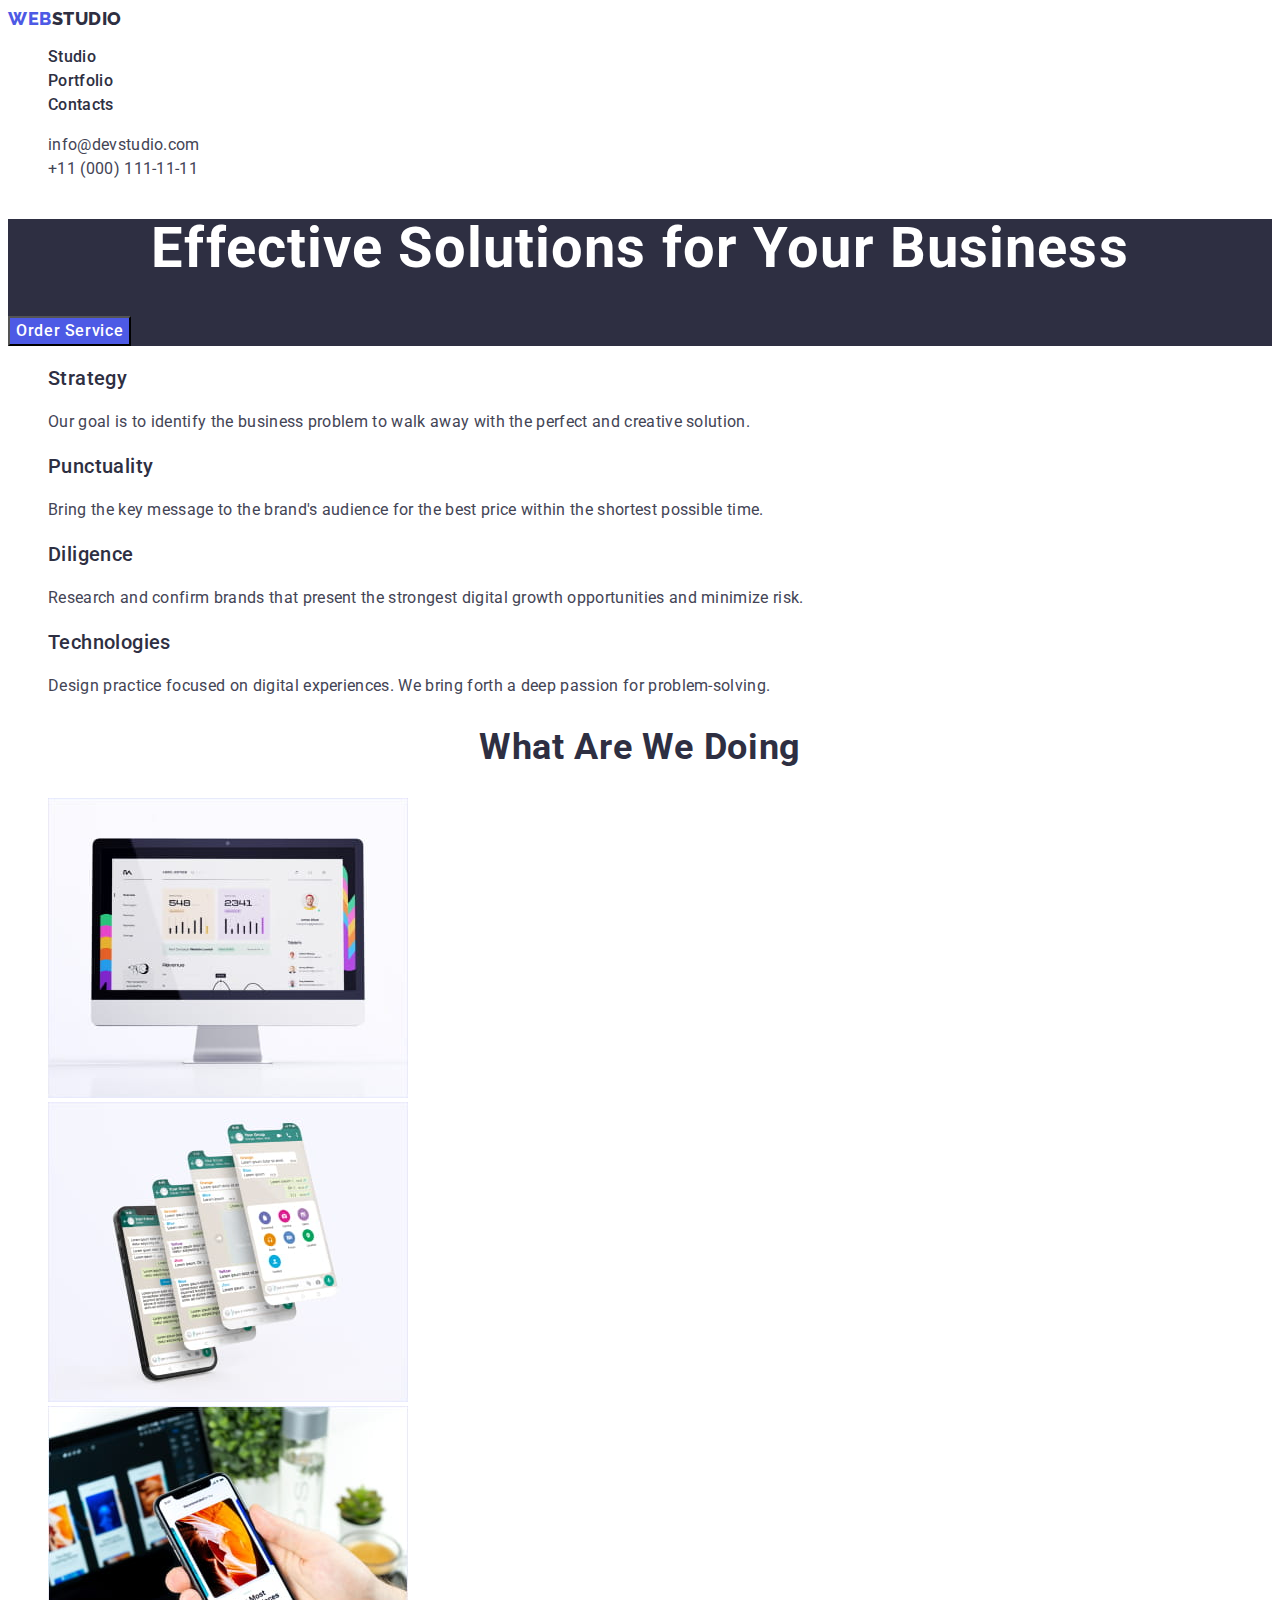
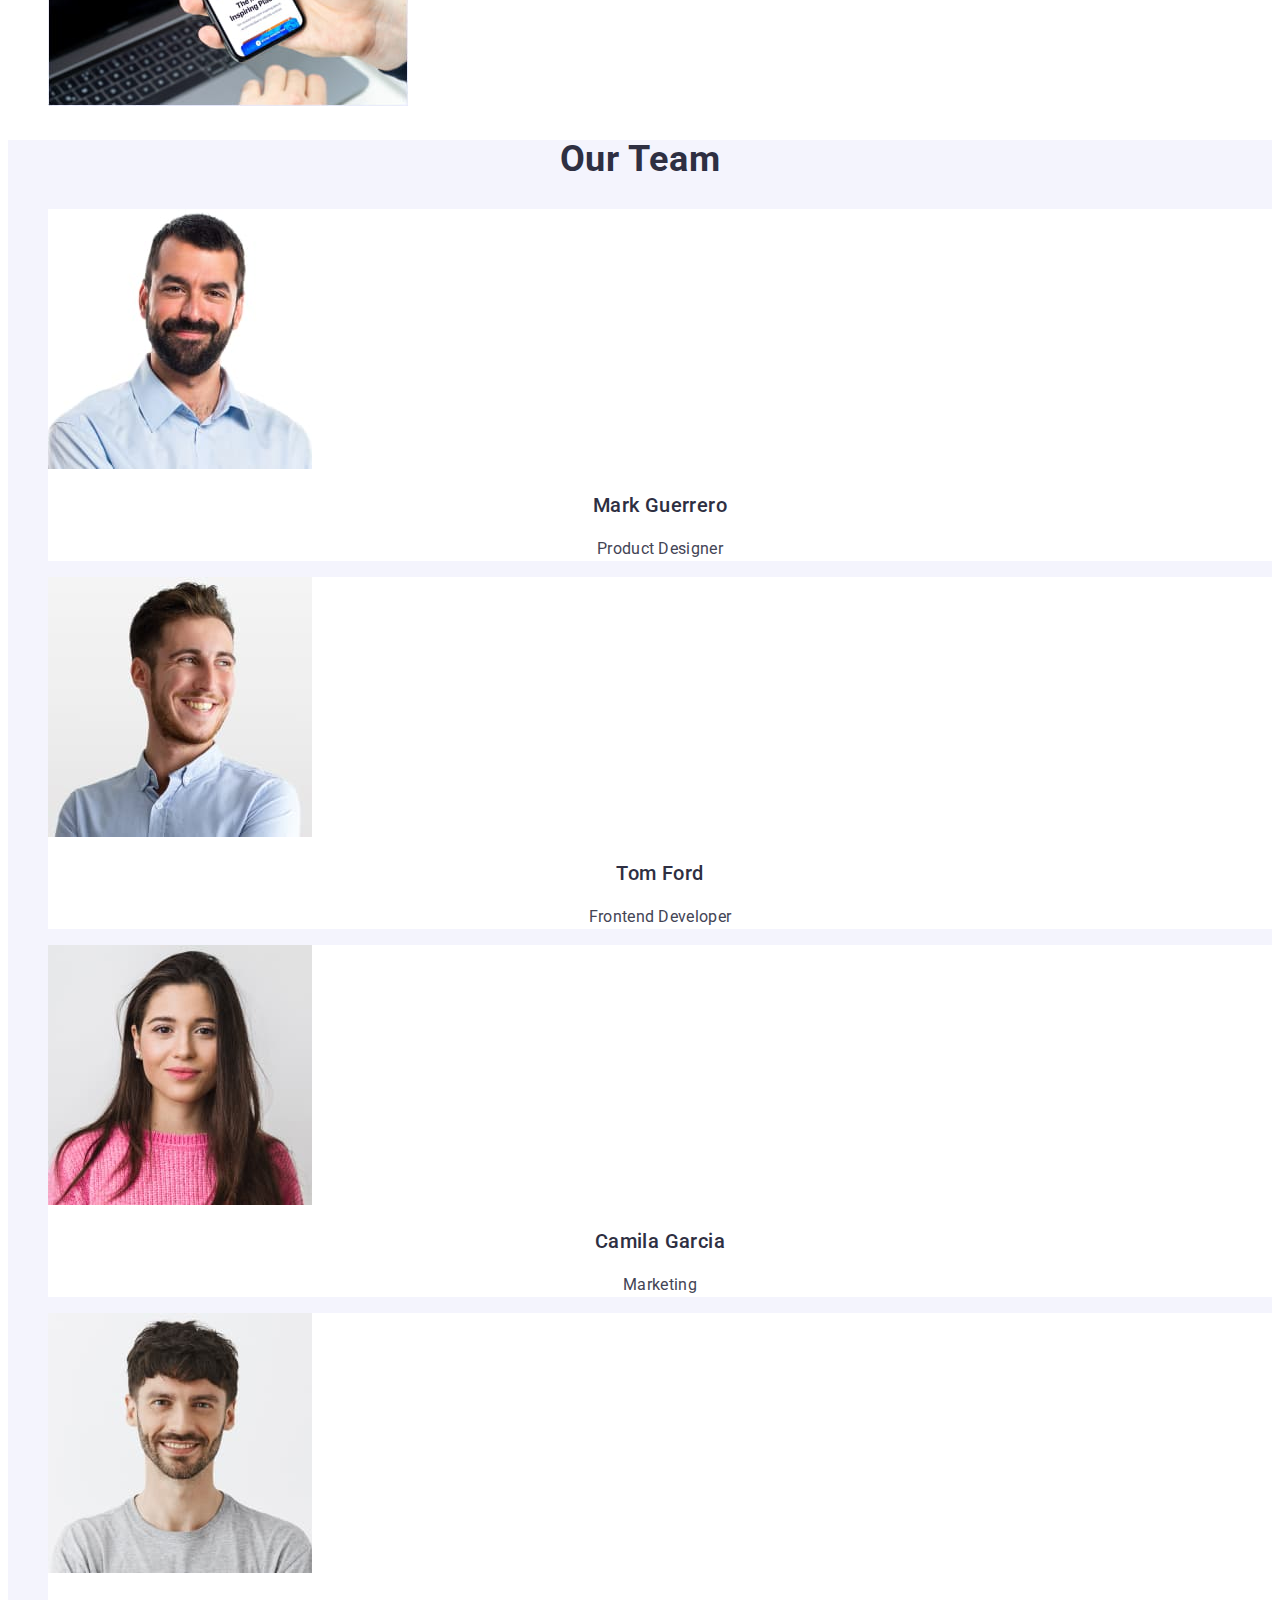
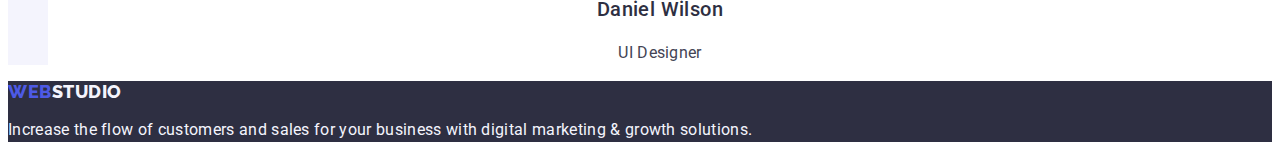
==== index.html @ 200a0f1b "one" ====
<!DOCTYPE html>
<html lang="en">
  <head>
    <meta charset="UTF-8" />
    <meta name="viewport" content="width=device-width, initial-scale=1.0" />
    <title>Webstudio</title>
    <link rel="preconnect" href="https://fonts.googleapis.com" />
    <link rel="preconnect" href="https://fonts.gstatic.com" crossorigin />
    <link
      href="https://fonts.googleapis.com/css2?family=Raleway:wght@800&family=Roboto:wght@400;500;700&display=swap"
      rel="stylesheet"
    />
    <link rel="stylesheet" href="./css/styles.css" />
  </head>

  <body>
    <header class="header">
      <nav class="header-navigation">
        <a class="header-logo link" href="./index.html"
          >Web<span class="header-logo-span">Studio</span></a
        >

        <ul class="header-menu list">
          <li class="header-menu-item">
            <a class="header-item-link link" href="./index.html">Studio</a>
          </li>
          <li class="header-menu-item">
            <a class="header-item-link link" href="./portfolio.html"
              >Portfolio</a
            >
          </li>
          <li class="header-menu-item">
            <a class="header-item-link link" href="">Contacts</a>
          </li>
        </ul>
      </nav>

      <address class="header-address">
        <ul class="header-address-list list">
          <li class="header-list-item">
            <a
              class="header-address-link link"
              href="mailto:info@devstudio.com"
              target="_blank"
              rel="noopener noreferrer"
            >
              info@devstudio.com
            </a>
          </li>
          <li>
            <a class="header-address-link link" href="tel:+110001111111">
              +11 (000) 111-11-11
            </a>
          </li>
        </ul>
      </address>
    </header>

    <main>
      <section class="hero">
        <h1 class="hero-title">Effective Solutions for Your Business</h1>
        <button class="hero-button" type="button">Order Service</button>
      </section>

      <section>
        <h2 hidden>Pros</h2>
        <ul class="pros list">
          <li class="pros-list">
            <h3 class="pros-list-title">Strategy</h3>
            <p class="pros-list-text">
              Our goal is to identify the business problem to walk away with the
              perfect and creative solution.
            </p>
          </li>
          <li>
            <h3 class="pros-list-title">Punctuality</h3>
            <p class="pros-list-text">
              Bring the key message to the brand's audience for the best price
              within the shortest possible time.
            </p>
          </li>
          <li>
            <h3 class="pros-list-title">Diligence</h3>
            <p class="pros-list-text">
              Research and confirm brands that present the strongest digital
              growth opportunities and minimize risk.
            </p>
          </li>
          <li>
            <h3 class="pros-list-title">Technologies</h3>
            <p class="pros-list-text">
              Design practice focused on digital experiences. We bring forth a
              deep passion for problem-solving.
            </p>
          </li>
        </ul>
      </section>

      <section>
        <h2 class="about">What are we doing</h2>
        <ul class="about-list list">
          <li class="about-list-item">
            <img
              src="./images/img-1.jpg"
              alt="Computer"
              width="360"
              height="300"
            />
          </li>
          <li class="about-list-item">
            <img
              src="./images/img-2.jpg"
              alt="Phone"
              width="360"
              height="300"
            />
          </li>
          <li class="about-list-item">
            <img
              src="./images/img-3.jpg"
              alt="Laptop and phone"
              width="360"
              height="300"
            />
          </li>
        </ul>
      </section>

      <section class="team">
        <h2 class="team-title">Our Team</h2>
        <ul class="team-list list">
          <li class="team-list-separate">
            <img
              src="./images/img-4.jpg"
              alt="Mark Guerrero"
              width="264"
              height="260"
            />
            <h3 class="team-separate-name">Mark Guerrero</h3>
            <p class="team-separate-prof">Product Designer</p>
          </li>
          <li class="team-list-separate">
            <img
              src="./images/img-5.jpg"
              alt="Tom Ford"
              width="264"
              height="260"
            />
            <h3 class="team-separate-name">Tom Ford</h3>
            <p class="team-separate-prof">Frontend Developer</p>
          </li>
          <li class="team-list-separate">
            <img
              src="./images/img-6.jpg"
              alt="Camila Garcia"
              width="264"
              height="260"
            />
            <h3 class="team-separate-name">Camila Garcia</h3>
            <p class="team-separate-prof">Marketing</p>
          </li>
          <li class="team-list-separate">
            <img
              src="./images/img-7.jpg"
              alt="Daniel Wilson"
              width="264"
              height="260"
            />
            <h3 class="team-separate-name">Daniel Wilson</h3>
            <p class="team-separate-prof">UI Designer</p>
          </li>
        </ul>
      </section>
    </main>

    <footer class="footer">
      <a class="footer-logo link" href="./index.html"
        >Web<span class="footer-logo-span">Studio</span></a
      >
      <p class="footer-text">
        Increase the flow of customers and sales for your business with digital
        marketing & growth solutions.
      </p>
    </footer>
  </body>
</html>
---- css/styles.css ----
body {
  font-family: "Roboto", sans-serif;
  background-color: #fff;
  font-size: 16px;
  color: #434455;
}

:root {
  --iris: #4d5ae5;
  --navyblue: #2e2f42;
  --slate: #434455;
  --white: #fff;
  --cloud: #f4f4fd;
  --ocean: #404bbf;
}

a {
  text-decoration: none;
}

ul {
  list-style-type: none;
}

/*          HEADER          */

.list {
  list-style: none;
}

.header-logo {
  font-family: Raleway, sans-serif;
  font-size: 18px;
  font-weight: 800;
  line-height: 1.17;
  letter-spacing: 0.03em;
  text-transform: uppercase;
  color: var(--iris);
}

.header-logo-span {
  color: var(--navyblue);
}

.link {
  text-decoration: none;
}

.header-item-link {
  color: var(--navyblue);
  font-weight: 500;
  font-size: 16px;
  line-height: 1.5;
  letter-spacing: 0.02em;
}

.header-item-link:active,
.header-item-link:hover,
.header-item-link:focus {
  color: #404bbf;
}

.header-address {
  font-style: normal;
}

.header-address-link {
  color: var(--slate);
  font-style: normal;
  line-height: 1.5;
  letter-spacing: 0.02em;
}

.header-address-link:hover,
.header-address-link:focus {
  color: #404bbf;
}

/*          MAIN - HERO         */

.hero {
  background-color: var(--navyblue);
}

.hero-title {
  color: var(--white);
  text-align: center;
  font-size: 56px;
  line-height: 1.07;
  letter-spacing: 0.02em;
}

.hero-button {
  background-color: var(--iris);
  color: var(--white);
  font-family: "Roboto", sans-serif;
  font-size: 16px;
  font-weight: 500;
  line-height: 1.5;
  letter-spacing: 0.04em;
  cursor: pointer;
}

.hero .hero-button:hover,
.hero .hero-button:focus {
  background-color: var(--ocean);
}

/*          FOUR PROS SECTION         */

.pros-list-title {
  color: var(--navyblue);
  font-size: 20px;
  font-weight: 500;
  line-height: 1.2;
  letter-spacing: 0.02em;
}

.pros-list-text {
  color: var(--slate);
  line-height: 1.5;
  letter-spacing: 0.02em;
}

/*          What are we doing SECTION         */

.about {
  color: var(--navyblue);
  text-align: center;
  font-size: 36px;
  line-height: 1.11;
  letter-spacing: 0.02em;
  text-transform: capitalize;
}

/*          Our Team SECTION         */

.team {
  background-color: var(--cloud);
}

.team-title {
  color: var(--navyblue);
  text-align: center;
  font-size: 36px;
  line-height: 1.11;
  letter-spacing: 0.02em;
  text-transform: capitalize;
}

.team-list-separate {
  background-color: var(--white);
}

.team-separate-name {
  color: var(--navyblue);
  text-align: center;
  font-size: 20px;
  font-weight: 500;
  line-height: 1.2;
  letter-spacing: 0.02em;
}

.team-separate-prof {
  color: var(--slate);
  text-align: center;
  line-height: 1.5;
  letter-spacing: 0.02em;
}

/*          FOOTER         */

.footer {
  background-color: var(--navyblue);
}

.footer-logo {
  font-family: Raleway, sans-serif;
  font-size: 18px;
  font-weight: 800;
  line-height: 1.17;
  letter-spacing: 0.03em;
  text-transform: uppercase;
  color: var(--iris);
}

.footer-logo-span {
  color: var(--cloud);
}

.footer-text {
  color: var(--cloud);
  line-height: 1.5;
  letter-spacing: 0.02em;
}

/*----------------------------PORTFOLIO----------------------------*/

.portfolio-item-button {
  color: var(--iris);
  text-align: center;
  font-weight: 500;
  line-height: 1.5;
  letter-spacing: 0.04em;
  cursor: pointer;
  font-family: "Roboto", sans-serif;
  font-size: 16px;
  letter-spacing: 0.04em;
  background-color: var(--cloud);
}

.portfolio-item-button:hover,
.portfolio-item-button:focus {
  color: var(--white);
  background-color: var(--ocean);
}

/*          PORTFOLIO ROWS         */

.rows-list-item {
  color: var(--navyblue);
  font-size: 20px;
  font-weight: 500;
  line-height: 1.2;
  letter-spacing: 0.02em;
}

.rows-list-text {
  color: var(--slate);
  line-height: 1.5;
  letter-spacing: 0.02em;
}
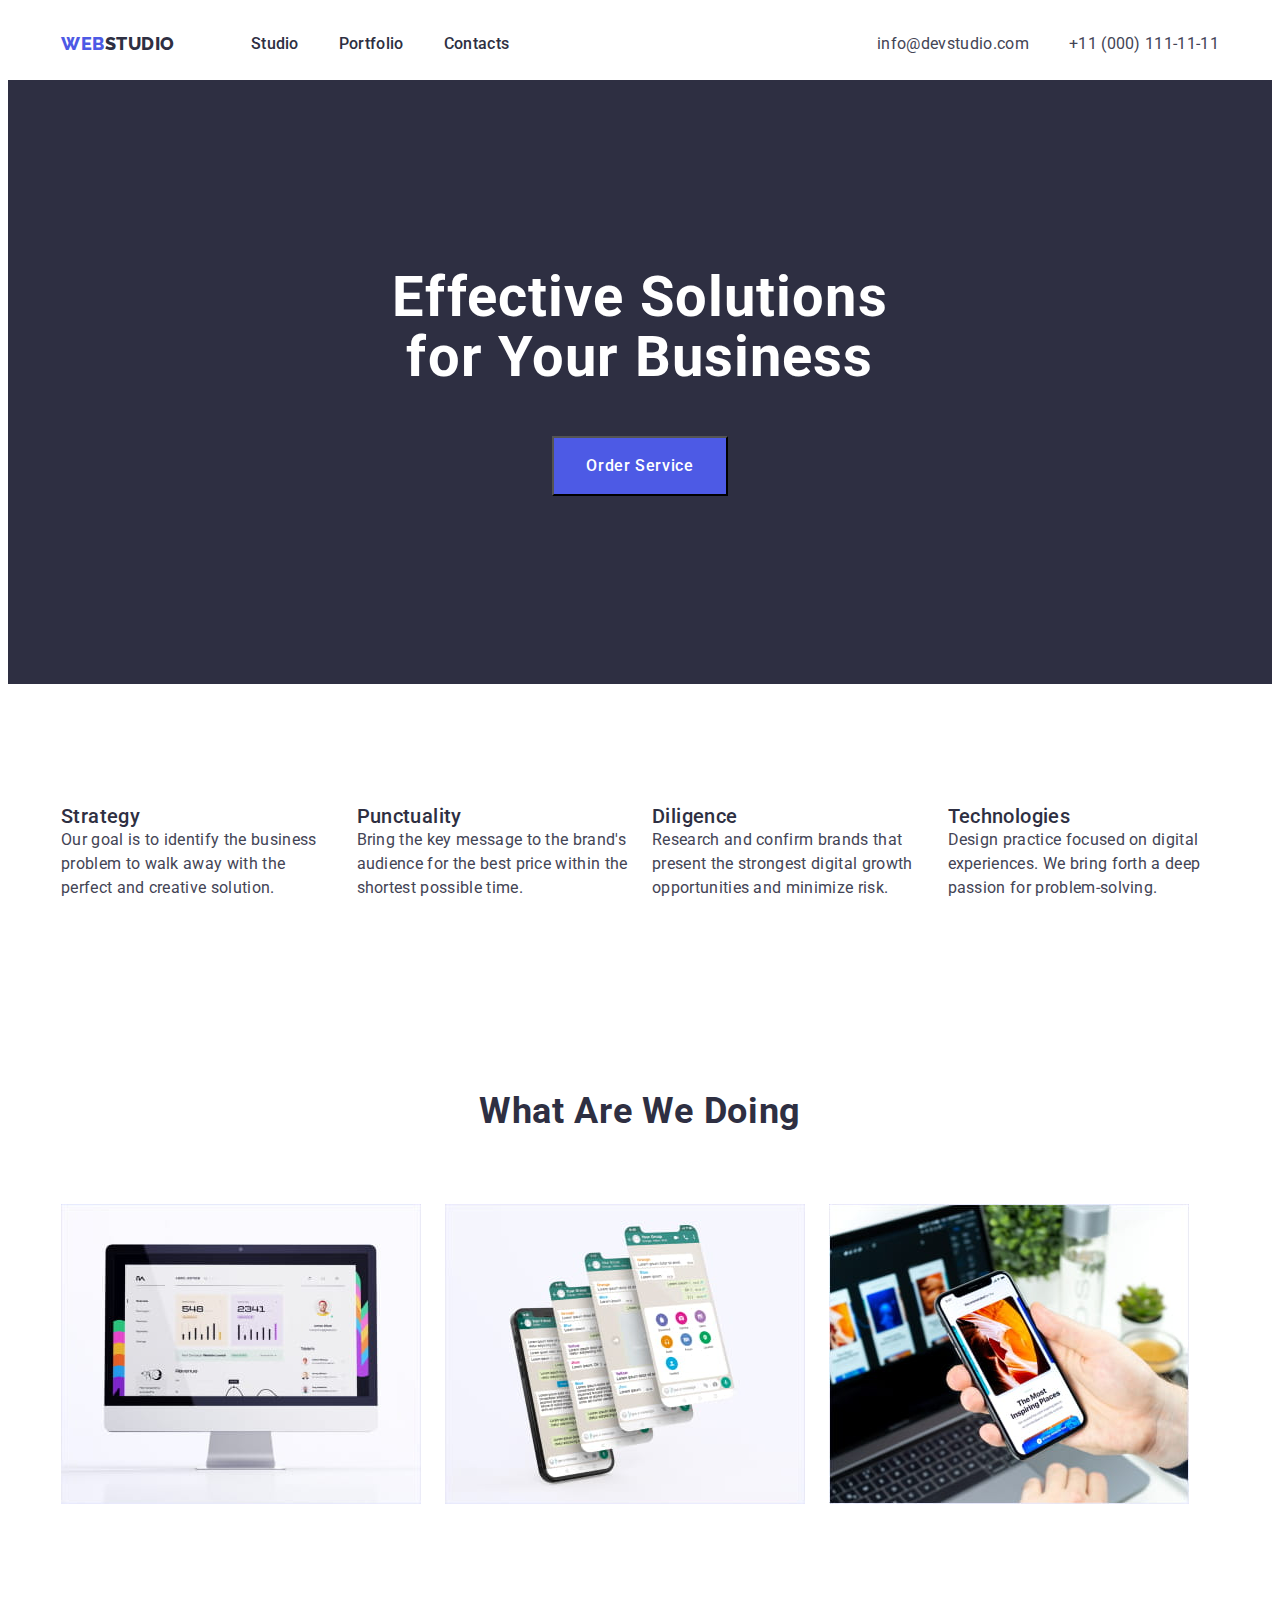
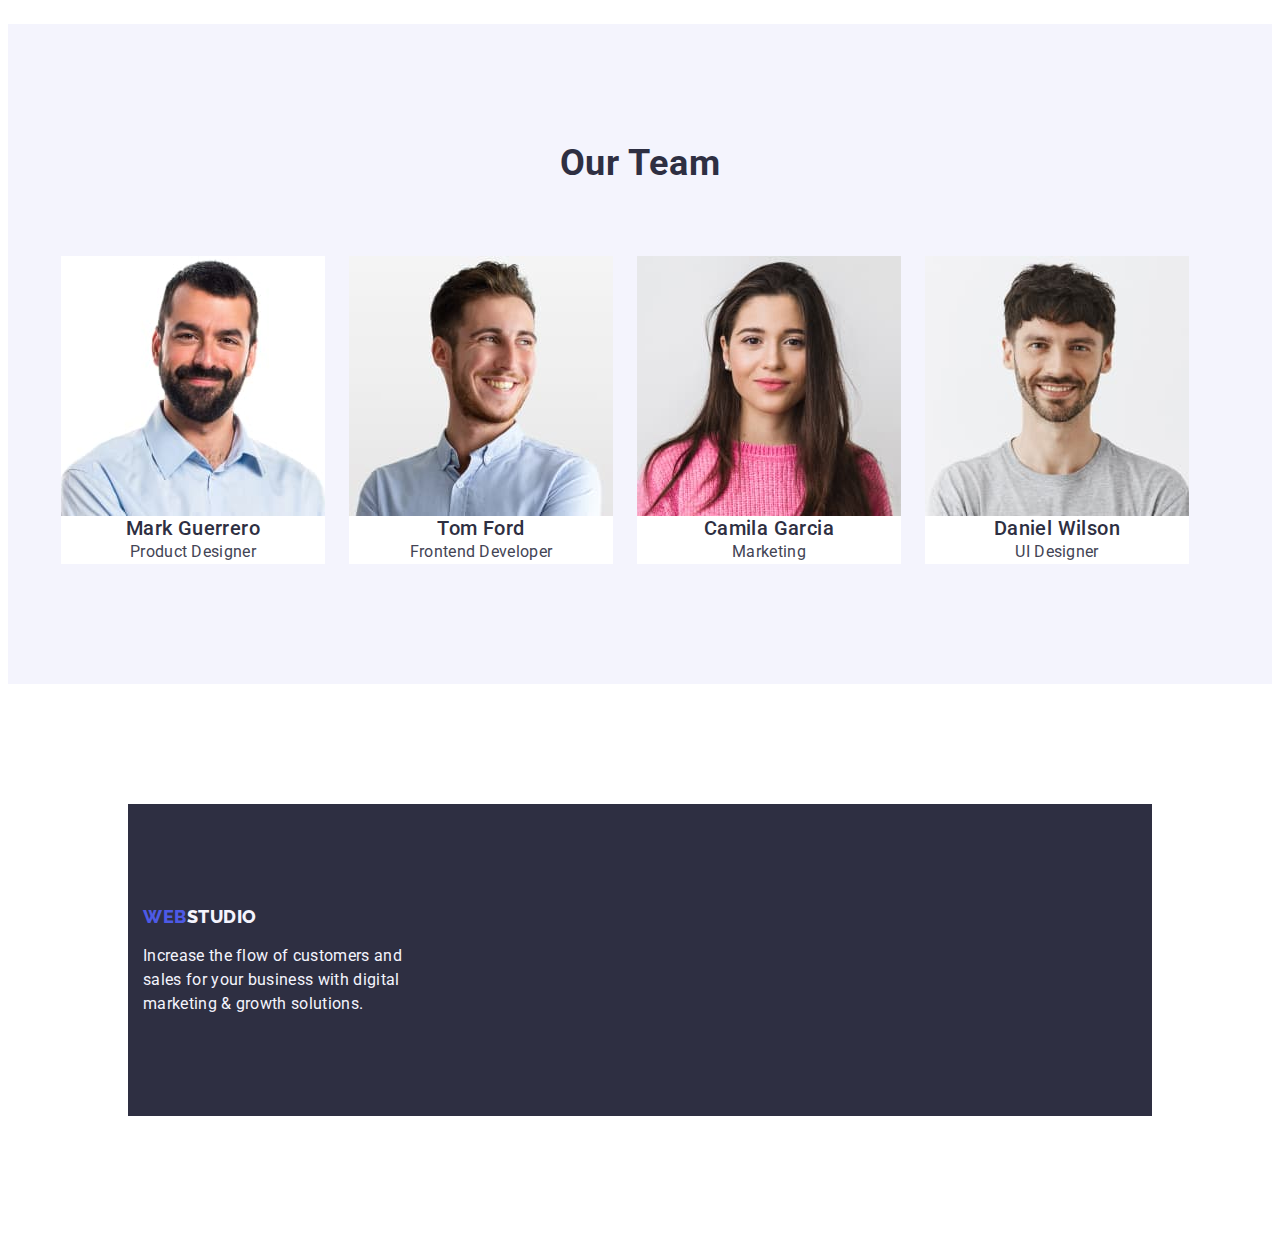
==== commit 951d5193: "two" ====
--- a/index.html
+++ b/index.html
@@ -10,177 +10,200 @@
       href="https://fonts.googleapis.com/css2?family=Raleway:wght@800&family=Roboto:wght@400;500;700&display=swap"
       rel="stylesheet"
     />
+    <link
+      rel="stylesheet"
+      href="node_modules/modern-normalize/modern-normalize.css"
+    />
     <link rel="stylesheet" href="./css/styles.css" />
   </head>
 
   <body>
     <header class="header">
-      <nav class="header-navigation">
-        <a class="header-logo link" href="./index.html"
-          >Web<span class="header-logo-span">Studio</span></a
-        >
-
-        <ul class="header-menu list">
-          <li class="header-menu-item">
-            <a class="header-item-link link" href="./index.html">Studio</a>
-          </li>
-          <li class="header-menu-item">
-            <a class="header-item-link link" href="./portfolio.html"
-              >Portfolio</a
-            >
-          </li>
-          <li class="header-menu-item">
-            <a class="header-item-link link" href="">Contacts</a>
-          </li>
-        </ul>
-      </nav>
-
-      <address class="header-address">
-        <ul class="header-address-list list">
-          <li class="header-list-item">
-            <a
-              class="header-address-link link"
-              href="mailto:info@devstudio.com"
-              target="_blank"
-              rel="noopener noreferrer"
-            >
-              info@devstudio.com
-            </a>
-          </li>
-          <li>
-            <a class="header-address-link link" href="tel:+110001111111">
-              +11 (000) 111-11-11
-            </a>
-          </li>
-        </ul>
-      </address>
+      <div class="container header-container">
+        <nav class="header-navigation">
+          <a class="header-logo link" href="./index.html"
+            >Web<span class="header-logo-span">Studio</span></a
+          >
+
+          <ul class="header-menu list">
+            <li class="header-menu-item">
+              <a class="header-item-link link" href="./index.html">Studio</a>
+            </li>
+            <li class="header-menu-item">
+              <a class="header-item-link link" href="./portfolio.html"
+                >Portfolio</a
+              >
+            </li>
+            <li class="header-menu-item">
+              <a class="header-item-link link" href="">Contacts</a>
+            </li>
+          </ul>
+        </nav>
+
+        <address class="header-address">
+          <ul class="header-address-list list">
+            <li class="header-list-item">
+              <a
+                class="header-address-link link"
+                href="mailto:info@devstudio.com"
+                target="_blank"
+                rel="noopener noreferrer"
+              >
+                info@devstudio.com
+              </a>
+            </li>
+            <li>
+              <a class="header-address-link link" href="tel:+110001111111">
+                +11 (000) 111-11-11
+              </a>
+            </li>
+          </ul>
+        </address>
+      </div>
     </header>
 
     <main>
       <section class="hero">
-        <h1 class="hero-title">Effective Solutions for Your Business</h1>
-        <button class="hero-button" type="button">Order Service</button>
+        <div class="hero-wrap">
+          <div class="container">
+            <h1 class="hero-title">
+              Effective Solutions <br />
+              for Your Business
+            </h1>
+            <button class="hero-button" type="button">Order Service</button>
+          </div>
+        </div>
       </section>
 
       <section>
-        <h2 hidden>Pros</h2>
-        <ul class="pros list">
-          <li class="pros-list">
-            <h3 class="pros-list-title">Strategy</h3>
-            <p class="pros-list-text">
-              Our goal is to identify the business problem to walk away with the
-              perfect and creative solution.
-            </p>
-          </li>
-          <li>
-            <h3 class="pros-list-title">Punctuality</h3>
-            <p class="pros-list-text">
-              Bring the key message to the brand's audience for the best price
-              within the shortest possible time.
-            </p>
-          </li>
-          <li>
-            <h3 class="pros-list-title">Diligence</h3>
-            <p class="pros-list-text">
-              Research and confirm brands that present the strongest digital
-              growth opportunities and minimize risk.
-            </p>
-          </li>
-          <li>
-            <h3 class="pros-list-title">Technologies</h3>
-            <p class="pros-list-text">
-              Design practice focused on digital experiences. We bring forth a
-              deep passion for problem-solving.
-            </p>
-          </li>
-        </ul>
+        <div class="container">
+          <h2 class="visually-hidden">Pros</h2>
+          <ul class="pros list">
+            <li class="pros-list">
+              <h3 class="pros-list-title">Strategy</h3>
+              <p class="pros-list-text">
+                Our goal is to identify the business problem to walk away with
+                the perfect and creative solution.
+              </p>
+            </li>
+            <li class="pros-list">
+              <h3 class="pros-list-title">Punctuality</h3>
+              <p class="pros-list-text">
+                Bring the key message to the brand's audience for the best price
+                within the shortest possible time.
+              </p>
+            </li>
+            <li class="pros-list">
+              <h3 class="pros-list-title">Diligence</h3>
+              <p class="pros-list-text">
+                Research and confirm brands that present the strongest digital
+                growth opportunities and minimize risk.
+              </p>
+            </li>
+            <li class="pros-list">
+              <h3 class="pros-list-title">Technologies</h3>
+              <p class="pros-list-text">
+                Design practice focused on digital experiences. We bring forth a
+                deep passion for problem-solving.
+              </p>
+            </li>
+          </ul>
+        </div>
       </section>
 
       <section>
-        <h2 class="about">What are we doing</h2>
-        <ul class="about-list list">
-          <li class="about-list-item">
-            <img
-              src="./images/img-1.jpg"
-              alt="Computer"
-              width="360"
-              height="300"
-            />
-          </li>
-          <li class="about-list-item">
-            <img
-              src="./images/img-2.jpg"
-              alt="Phone"
-              width="360"
-              height="300"
-            />
-          </li>
-          <li class="about-list-item">
-            <img
-              src="./images/img-3.jpg"
-              alt="Laptop and phone"
-              width="360"
-              height="300"
-            />
-          </li>
-        </ul>
+        <div class="container">
+          <h2 class="about">What are we doing</h2>
+          <ul class="about-list list">
+            <li class="about-list-item">
+              <img
+                src="./images/img-1.jpg"
+                alt="Computer"
+                width="360"
+                height="300"
+              />
+            </li>
+            <li class="about-list-item">
+              <img
+                src="./images/img-2.jpg"
+                alt="Phone"
+                width="360"
+                height="300"
+              />
+            </li>
+            <li class="about-list-item">
+              <img
+                src="./images/img-3.jpg"
+                alt="Laptop and phone"
+                width="360"
+                height="300"
+              />
+            </li>
+          </ul>
+        </div>
       </section>
 
       <section class="team">
-        <h2 class="team-title">Our Team</h2>
-        <ul class="team-list list">
-          <li class="team-list-separate">
-            <img
-              src="./images/img-4.jpg"
-              alt="Mark Guerrero"
-              width="264"
-              height="260"
-            />
-            <h3 class="team-separate-name">Mark Guerrero</h3>
-            <p class="team-separate-prof">Product Designer</p>
-          </li>
-          <li class="team-list-separate">
-            <img
-              src="./images/img-5.jpg"
-              alt="Tom Ford"
-              width="264"
-              height="260"
-            />
-            <h3 class="team-separate-name">Tom Ford</h3>
-            <p class="team-separate-prof">Frontend Developer</p>
-          </li>
-          <li class="team-list-separate">
-            <img
-              src="./images/img-6.jpg"
-              alt="Camila Garcia"
-              width="264"
-              height="260"
-            />
-            <h3 class="team-separate-name">Camila Garcia</h3>
-            <p class="team-separate-prof">Marketing</p>
-          </li>
-          <li class="team-list-separate">
-            <img
-              src="./images/img-7.jpg"
-              alt="Daniel Wilson"
-              width="264"
-              height="260"
-            />
-            <h3 class="team-separate-name">Daniel Wilson</h3>
-            <p class="team-separate-prof">UI Designer</p>
-          </li>
-        </ul>
+        <div class="container">
+          <h2 class="team-title">Our Team</h2>
+          <ul class="team-list list">
+            <li class="team-list-separate">
+              <img
+                src="./images/img-4.jpg"
+                alt="Mark Guerrero"
+                width="264"
+                height="260"
+              />
+              <h3 class="team-separate-name">Mark Guerrero</h3>
+              <p class="team-separate-prof">Product Designer</p>
+            </li>
+            <li class="team-list-separate">
+              <img
+                src="./images/img-5.jpg"
+                alt="Tom Ford"
+                width="264"
+                height="260"
+              />
+              <h3 class="team-separate-name">Tom Ford</h3>
+              <p class="team-separate-prof">Frontend Developer</p>
+            </li>
+            <li class="team-list-separate">
+              <img
+                src="./images/img-6.jpg"
+                alt="Camila Garcia"
+                width="264"
+                height="260"
+              />
+              <h3 class="team-separate-name">Camila Garcia</h3>
+              <p class="team-separate-prof">Marketing</p>
+            </li>
+            <li class="team-list-separate">
+              <img
+                src="./images/img-7.jpg"
+                alt="Daniel Wilson"
+                width="264"
+                height="260"
+              />
+              <h3 class="team-separate-name">Daniel Wilson</h3>
+              <p class="team-separate-prof">UI Designer</p>
+            </li>
+          </ul>
+        </div>
       </section>
     </main>
 
     <footer class="footer">
-      <a class="footer-logo link" href="./index.html"
-        >Web<span class="footer-logo-span">Studio</span></a
-      >
-      <p class="footer-text">
-        Increase the flow of customers and sales for your business with digital
-        marketing & growth solutions.
-      </p>
+      <div class="container">
+        <div class="footer-container">
+          <a class="footer-logo link" href="./index.html"
+            >Web<span class="footer-logo-span">Studio</span></a
+          >
+          <p class="footer-text">
+            Increase the flow of customers and sales for your business with
+            digital marketing & growth solutions.
+          </p>
+        </div>
+      </div>
     </footer>
   </body>
 </html>
--- a/css/styles.css
+++ b/css/styles.css
@@ -3,6 +3,49 @@
   background-color: #fff;
   font-size: 16px;
   color: #434455;
+}
+
+h1,
+h2,
+h3,
+h4,
+h5,
+h6,
+p {
+  margin-top: 0;
+  margin-bottom: 0;
+}
+
+ul,
+ol {
+  margin-top: 0;
+  margin-bottom: 0;
+  padding-left: 0;
+}
+
+img {
+  display: block;
+}
+
+.container {
+  max-width: 1158px;
+  width: 100%;
+  padding-left: 15px;
+  padding-right: 15px;
+  margin: 0 auto;
+}
+
+.visually-hidden {
+  position: absolute;
+  width: 1px;
+  height: 1px;
+  margin: -1px;
+  border: 0;
+  padding: 0;
+  white-space: nowrap;
+  clip-path: inset(100%);
+  clip: rect(0 0 0 0);
+  overflow: hidden;
 }
 
 :root {
@@ -12,6 +55,7 @@
   --white: #fff;
   --cloud: #f4f4fd;
   --ocean: #404bbf;
+  --cornflower: #e7e9fc;
 }
 
 a {
@@ -23,6 +67,20 @@
 }
 
 /*          HEADER          */
+
+.header {
+  padding: 24px;
+}
+
+.header-container {
+  display: flex;
+}
+
+.header-navigation {
+  display: flex;
+  align-items: center;
+  gap: 76px;
+}
 
 .list {
   list-style: none;
@@ -46,6 +104,11 @@
   text-decoration: none;
 }
 
+.header-menu {
+  display: flex;
+  gap: 40px;
+}
+
 .header-item-link {
   color: var(--navyblue);
   font-weight: 500;
@@ -57,11 +120,17 @@
 .header-item-link:active,
 .header-item-link:hover,
 .header-item-link:focus {
-  color: #404bbf;
+  color: var(--ocean);
 }
 
 .header-address {
   font-style: normal;
+  margin-left: auto;
+}
+
+.header-address-list {
+  display: flex;
+  gap: 40px;
 }
 
 .header-address-link {
@@ -73,13 +142,17 @@
 
 .header-address-link:hover,
 .header-address-link:focus {
-  color: #404bbf;
+  color: var(--ocean);
 }
 
 /*          MAIN - HERO         */
 
 .hero {
+}
+
+.hero-wrap {
   background-color: var(--navyblue);
+  text-align: center;
 }
 
 .hero-title {
@@ -88,6 +161,8 @@
   font-size: 56px;
   line-height: 1.07;
   letter-spacing: 0.02em;
+  padding-top: 188px;
+  padding-bottom: 48px;
 }
 
 .hero-button {
@@ -99,6 +174,9 @@
   line-height: 1.5;
   letter-spacing: 0.04em;
   cursor: pointer;
+  align-items: center;
+  padding: 16px 32px;
+  margin-bottom: 188px;
 }
 
 .hero .hero-button:hover,
@@ -122,6 +200,17 @@
   letter-spacing: 0.02em;
 }
 
+.pros-list {
+  width: calc((100% - 24px * 3) / 4);
+}
+
+.pros {
+  padding-top: 120px;
+  padding-bottom: 120px;
+  display: flex;
+  gap: 24px;
+}
+
 /*          What are we doing SECTION         */
 
 .about {
@@ -131,6 +220,13 @@
   line-height: 1.11;
   letter-spacing: 0.02em;
   text-transform: capitalize;
+  padding: 72px;
+}
+
+.about-list {
+  display: flex;
+  margin-bottom: 120px;
+  gap: 24px;
 }
 
 /*          Our Team SECTION         */
@@ -146,6 +242,14 @@
   line-height: 1.11;
   letter-spacing: 0.02em;
   text-transform: capitalize;
+  padding-top: 120px;
+  padding-bottom: 72px;
+}
+
+.team-list {
+  display: flex;
+  gap: 24px;
+  padding-bottom: 120px;
 }
 
 .team-list-separate {
@@ -172,6 +276,11 @@
 
 .footer {
   background-color: var(--navyblue);
+  margin: 120px;
+}
+
+.footer-container {
+  padding-top: 102px;
 }
 
 .footer-logo {
@@ -192,6 +301,9 @@
   color: var(--cloud);
   line-height: 1.5;
   letter-spacing: 0.02em;
+  padding-top: 17px;
+  padding-bottom: 100px;
+  width: 264px;
 }
 
 /*----------------------------PORTFOLIO----------------------------*/
@@ -207,6 +319,9 @@
   font-size: 16px;
   letter-spacing: 0.04em;
   background-color: var(--cloud);
+  padding: 12px 24px;
+  border-radius: 4px;
+  border: 1px solid var(--cornflower);
 }
 
 .portfolio-item-button:hover,
@@ -215,6 +330,15 @@
   background-color: var(--ocean);
 }
 
+.portfolio-list {
+  display: flex;
+  align-items: center;
+  padding-top: 96px;
+  padding-bottom: 72px;
+  gap: 24px;
+  padding-left: 271px;
+}
+
 /*          PORTFOLIO ROWS         */
 
 .rows-list-item {
@@ -223,6 +347,7 @@
   font-weight: 500;
   line-height: 1.2;
   letter-spacing: 0.02em;
+  padding-bottom: 8px;
 }
 
 .rows-list-text {
@@ -230,3 +355,17 @@
   line-height: 1.5;
   letter-spacing: 0.02em;
 }
+
+.rows {
+  display: flex;
+  flex-wrap: wrap;
+  gap: 24px;
+}
+
+.rows-card {
+  padding: 32px 16px;
+}
+
+.rows-wrap {
+  padding-bottom: 120px;
+}
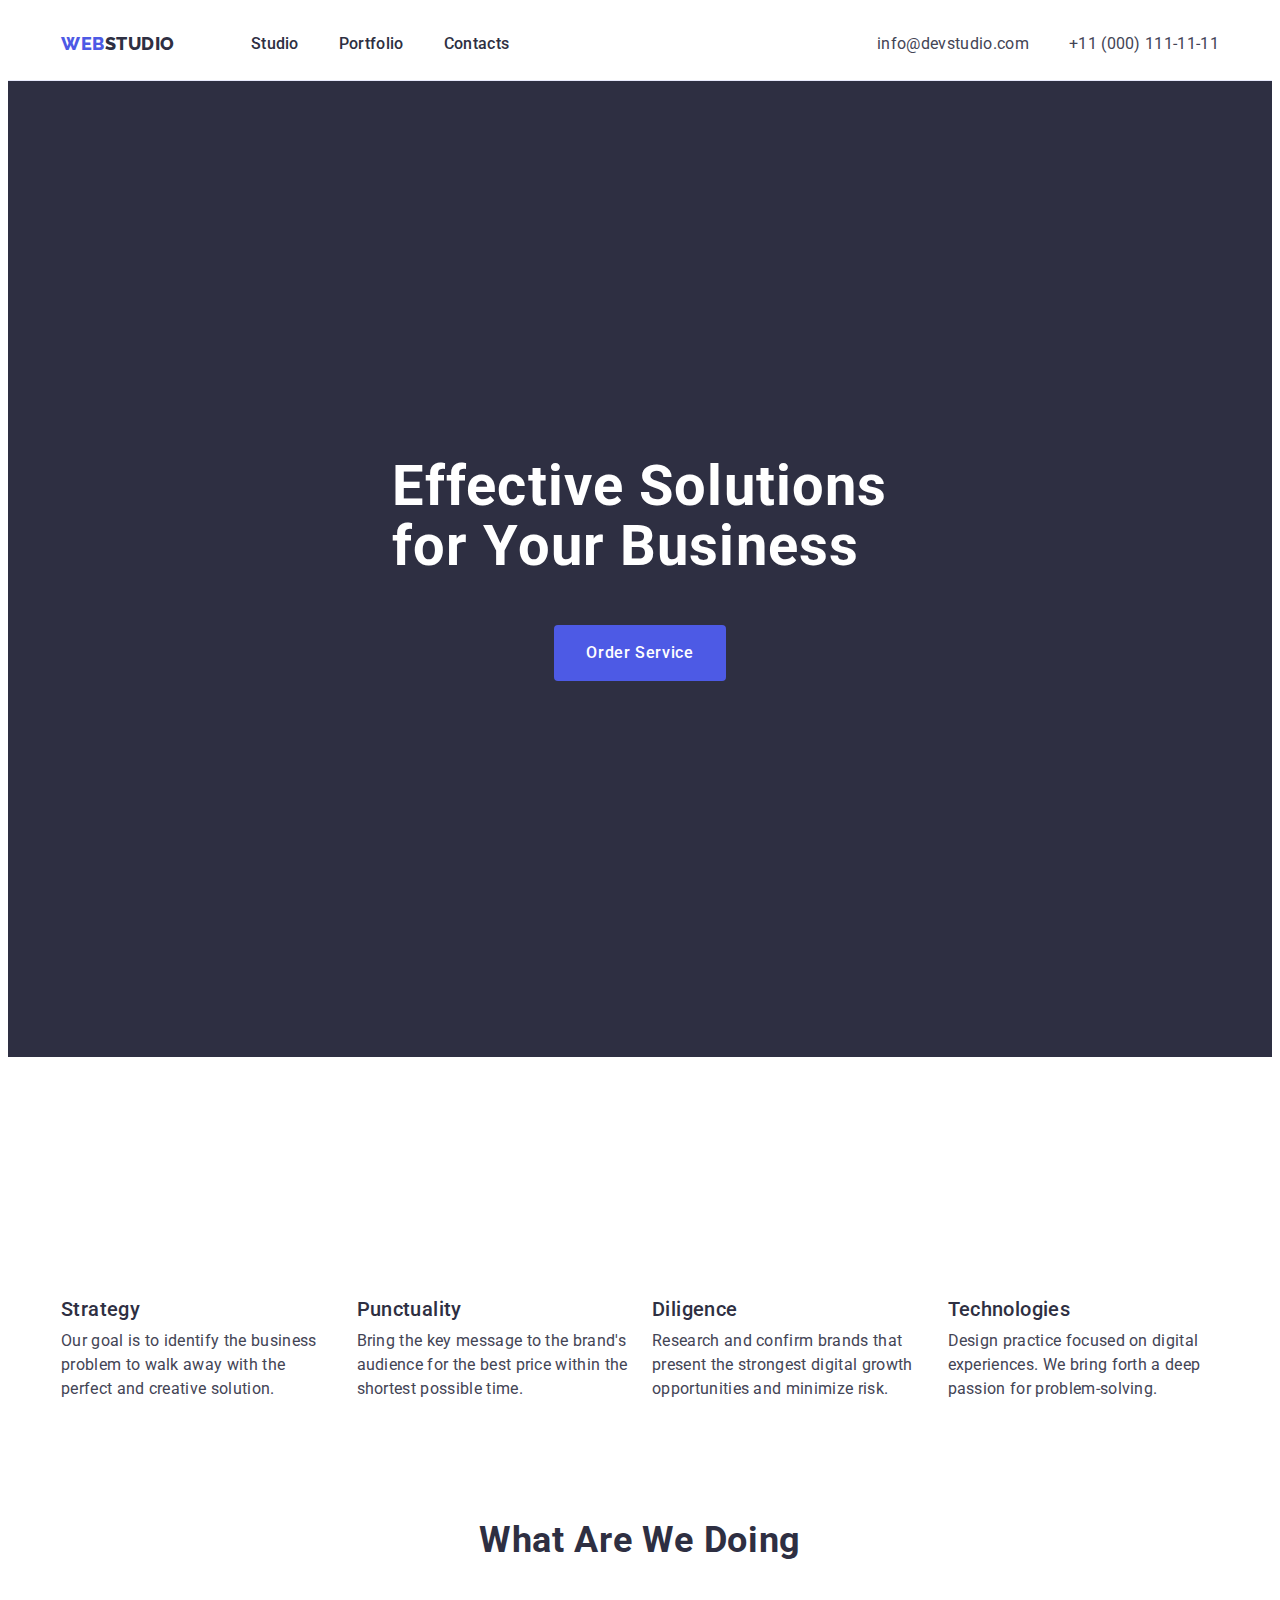
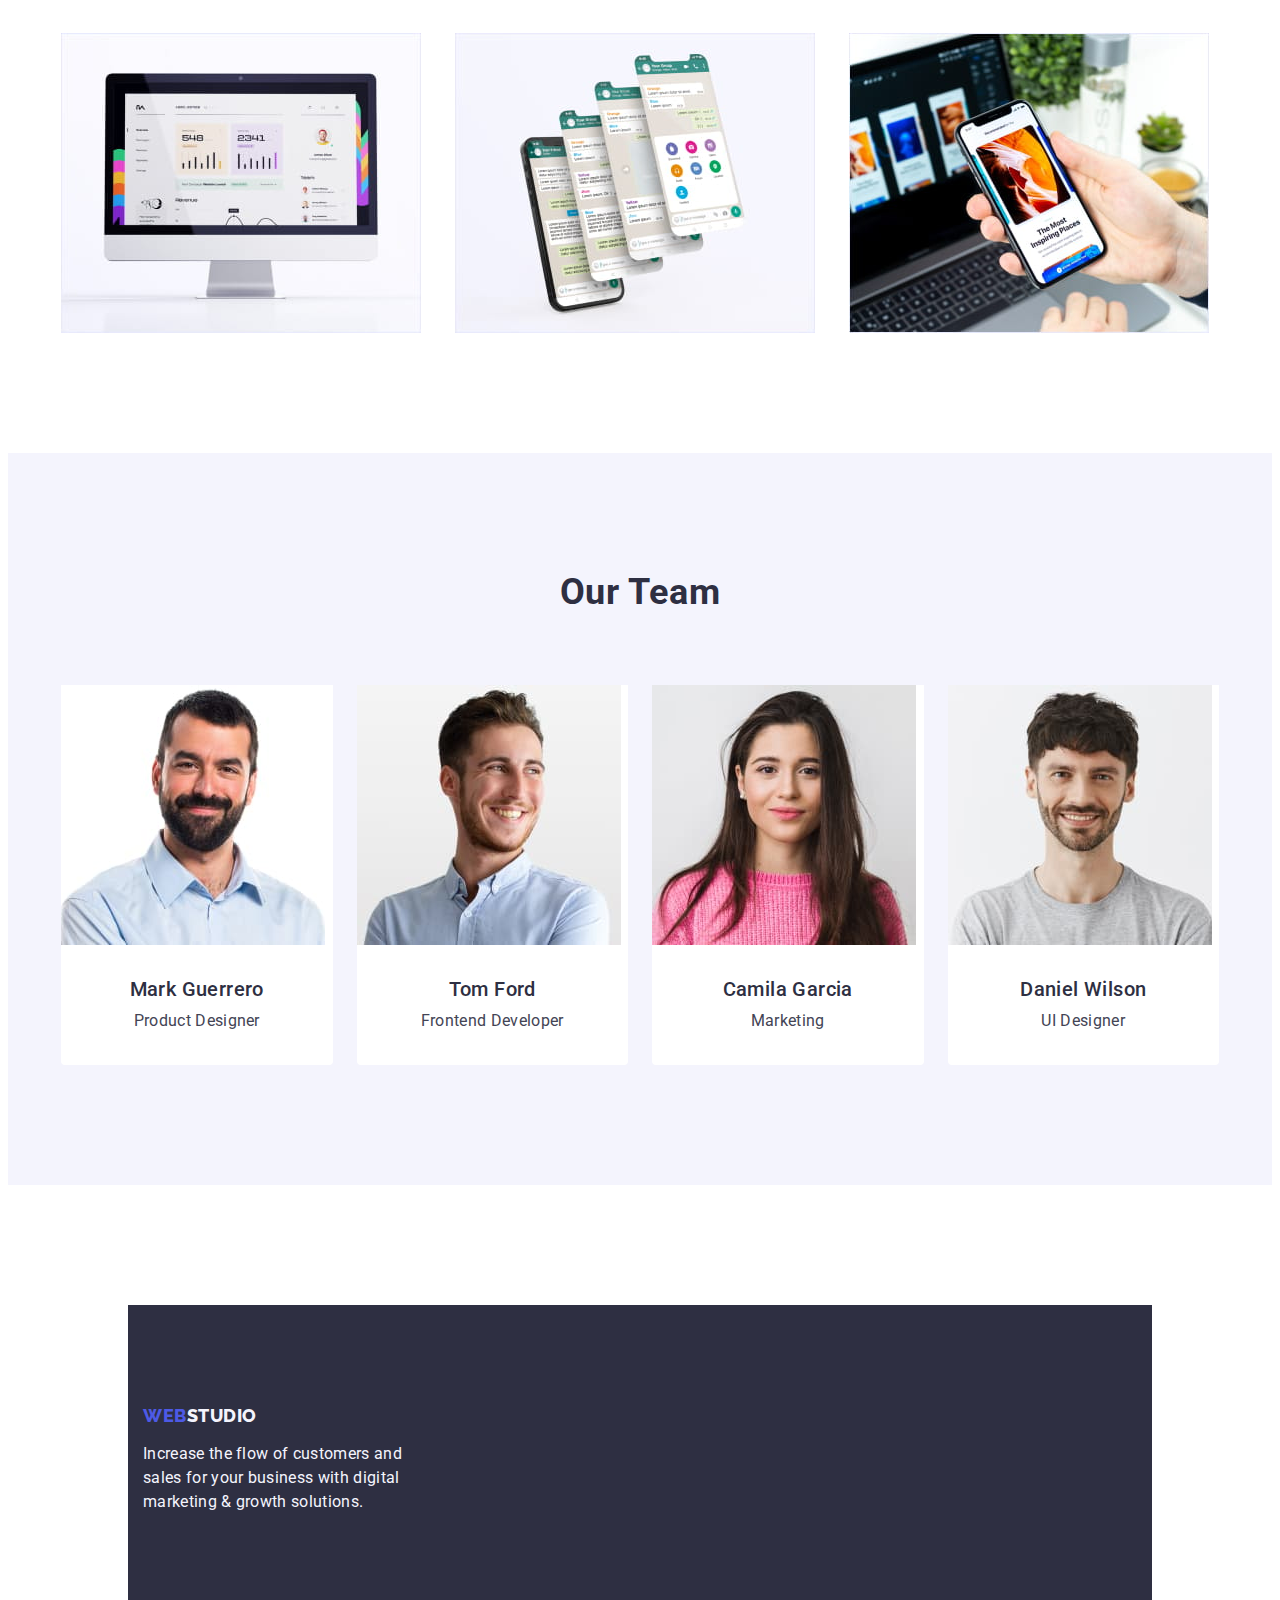
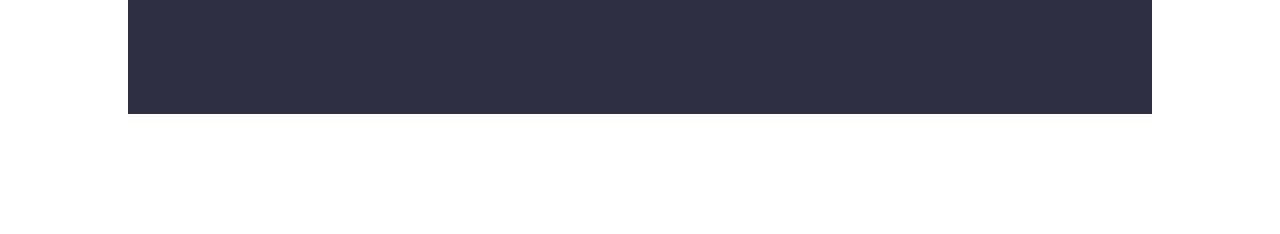
==== commit 7bd6f610: "three" ====
--- a/index.html
+++ b/index.html
@@ -4,16 +4,21 @@
     <meta charset="UTF-8" />
     <meta name="viewport" content="width=device-width, initial-scale=1.0" />
     <title>Webstudio</title>
+
     <link rel="preconnect" href="https://fonts.googleapis.com" />
     <link rel="preconnect" href="https://fonts.gstatic.com" crossorigin />
+    <link
+      rel="stylesheet"
+      href="https://cdnjs.cloudflare.com/ajax/libs/modern-normalize/2.0.0/modern-normalize.min.css"
+      integrity="sha512-4xo8blKMVCiXpTaLzQSLSw3KFOVPWhm/TRtuPVc4WG6kUgjH6J03IBuG7JZPkcWMxJ5huwaBpOpnwYElP/m6wg=="
+      crossorigin="anonymous"
+      referrerpolicy="no-referrer"
+    />
     <link
       href="https://fonts.googleapis.com/css2?family=Raleway:wght@800&family=Roboto:wght@400;500;700&display=swap"
       rel="stylesheet"
     />
-    <link
-      rel="stylesheet"
-      href="node_modules/modern-normalize/modern-normalize.css"
-    />
+
     <link rel="stylesheet" href="./css/styles.css" />
   </head>
 
@@ -65,7 +70,7 @@
     <main>
       <section class="hero">
         <div class="hero-wrap">
-          <div class="container">
+          <div class="container hero-section">
             <h1 class="hero-title">
               Effective Solutions <br />
               for Your Business
@@ -76,7 +81,7 @@
       </section>
 
       <section>
-        <div class="container">
+        <div class="container second-section">
           <h2 class="visually-hidden">Pros</h2>
           <ul class="pros list">
             <li class="pros-list">
@@ -112,7 +117,7 @@
       </section>
 
       <section>
-        <div class="container">
+        <div class="container third-section">
           <h2 class="about">What are we doing</h2>
           <ul class="about-list list">
             <li class="about-list-item">
@@ -144,18 +149,21 @@
       </section>
 
       <section class="team">
-        <div class="container">
+        <div class="container fourth-section">
           <h2 class="team-title">Our Team</h2>
           <ul class="team-list list">
             <li class="team-list-separate">
               <img
+                class="team-ptoto"
                 src="./images/img-4.jpg"
                 alt="Mark Guerrero"
                 width="264"
                 height="260"
               />
-              <h3 class="team-separate-name">Mark Guerrero</h3>
-              <p class="team-separate-prof">Product Designer</p>
+              <div class="name-prof">
+                <h3 class="team-separate-name">Mark Guerrero</h3>
+                <p class="team-separate-prof">Product Designer</p>
+              </div>
             </li>
             <li class="team-list-separate">
               <img
@@ -164,8 +172,10 @@
                 width="264"
                 height="260"
               />
-              <h3 class="team-separate-name">Tom Ford</h3>
-              <p class="team-separate-prof">Frontend Developer</p>
+              <div class="name-prof">
+                <h3 class="team-separate-name">Tom Ford</h3>
+                <p class="team-separate-prof">Frontend Developer</p>
+              </div>
             </li>
             <li class="team-list-separate">
               <img
@@ -174,8 +184,10 @@
                 width="264"
                 height="260"
               />
-              <h3 class="team-separate-name">Camila Garcia</h3>
-              <p class="team-separate-prof">Marketing</p>
+              <div class="name-prof">
+                <h3 class="team-separate-name">Camila Garcia</h3>
+                <p class="team-separate-prof">Marketing</p>
+              </div>
             </li>
             <li class="team-list-separate">
               <img
@@ -184,8 +196,10 @@
                 width="264"
                 height="260"
               />
-              <h3 class="team-separate-name">Daniel Wilson</h3>
-              <p class="team-separate-prof">UI Designer</p>
+              <div class="name-prof">
+                <h3 class="team-separate-name">Daniel Wilson</h3>
+                <p class="team-separate-prof">UI Designer</p>
+              </div>
             </li>
           </ul>
         </div>
--- a/css/styles.css
+++ b/css/styles.css
@@ -70,6 +70,7 @@
 
 .header {
   padding: 24px;
+  border-bottom: 1px solid var(--cornflower);
 }
 
 .header-container {
@@ -79,7 +80,6 @@
 .header-navigation {
   display: flex;
   align-items: center;
-  gap: 76px;
 }
 
 .list {
@@ -94,6 +94,7 @@
   letter-spacing: 0.03em;
   text-transform: uppercase;
   color: var(--iris);
+  margin-right: 76px;
 }
 
 .header-logo-span {
@@ -115,6 +116,7 @@
   font-size: 16px;
   line-height: 1.5;
   letter-spacing: 0.02em;
+  padding: 24px 0;
 }
 
 .header-item-link:active,
@@ -152,17 +154,23 @@
 
 .hero-wrap {
   background-color: var(--navyblue);
-  text-align: center;
+
+  padding: 188px 0;
+}
+
+.hero-section {
+  /* margin: 0 auto; */
 }
 
 .hero-title {
   color: var(--white);
-  text-align: center;
+  margin: 0 auto;
   font-size: 56px;
   line-height: 1.07;
   letter-spacing: 0.02em;
   padding-top: 188px;
   padding-bottom: 48px;
+  max-width: 496px;
 }
 
 .hero-button {
@@ -174,9 +182,15 @@
   line-height: 1.5;
   letter-spacing: 0.04em;
   cursor: pointer;
+  display: block;
   align-items: center;
   padding: 16px 32px;
+  margin: 0 auto;
   margin-bottom: 188px;
+  min-width: 169px;
+  height: 56px;
+  border: none;
+  border-radius: 4px;
 }
 
 .hero .hero-button:hover,
@@ -186,12 +200,17 @@
 
 /*          FOUR PROS SECTION         */
 
+.second-section {
+  padding: 120px 0;
+}
+
 .pros-list-title {
   color: var(--navyblue);
   font-size: 20px;
   font-weight: 500;
   line-height: 1.2;
   letter-spacing: 0.02em;
+  margin-bottom: 8px;
 }
 
 .pros-list-text {
@@ -206,12 +225,16 @@
 
 .pros {
   padding-top: 120px;
+
+  display: flex;
+  gap: 24px;
+}
+
+/*          What are we doing SECTION         */
+
+.third-section {
   padding-bottom: 120px;
-  display: flex;
-  gap: 24px;
-}
-
-/*          What are we doing SECTION         */
+}
 
 .about {
   color: var(--navyblue);
@@ -220,19 +243,33 @@
   line-height: 1.11;
   letter-spacing: 0.02em;
   text-transform: capitalize;
-  padding: 72px;
+
+  margin-bottom: 72px;
 }
 
 .about-list {
   display: flex;
-  margin-bottom: 120px;
+
   gap: 24px;
+}
+
+.about-list-item {
+  width: calc((100% - 3 * 16px) / 3);
 }
 
 /*          Our Team SECTION         */
 
 .team {
   background-color: var(--cloud);
+}
+
+.fourth-section {
+  padding: 120px 0;
+}
+
+.team-ptoto {
+  width: 264px;
+  height: 260px;
 }
 
 .team-title {
@@ -242,23 +279,29 @@
   line-height: 1.11;
   letter-spacing: 0.02em;
   text-transform: capitalize;
-  padding-top: 120px;
-  padding-bottom: 72px;
+  margin-bottom: 72px;
 }
 
 .team-list {
   display: flex;
   gap: 24px;
-  padding-bottom: 120px;
 }
 
 .team-list-separate {
   background-color: var(--white);
+  width: calc((100% - 3 * 24px) / 4);
+
+  border-radius: 0px 0px 4px 4px;
+}
+
+.name-prof {
+  padding: 32px 0;
 }
 
 .team-separate-name {
   color: var(--navyblue);
   text-align: center;
+  margin-bottom: 8px;
   font-size: 20px;
   font-weight: 500;
   line-height: 1.2;
@@ -280,7 +323,7 @@
 }
 
 .footer-container {
-  padding-top: 102px;
+  padding: 100px 0;
 }
 
 .footer-logo {
@@ -291,6 +334,8 @@
   letter-spacing: 0.03em;
   text-transform: uppercase;
   color: var(--iris);
+  display: inline-block;
+  margin-bottom: 16px;
 }
 
 .footer-logo-span {
@@ -301,12 +346,18 @@
   color: var(--cloud);
   line-height: 1.5;
   letter-spacing: 0.02em;
-  padding-top: 17px;
+
   padding-bottom: 100px;
-  width: 264px;
+
+  max-width: 264px;
 }
 
 /*----------------------------PORTFOLIO----------------------------*/
+
+.portfolio-section {
+  padding-top: 96px;
+  padding-bottom: 120px;
+}
 
 .portfolio-item-button {
   color: var(--iris);
@@ -328,15 +379,16 @@
 .portfolio-item-button:focus {
   color: var(--white);
   background-color: var(--ocean);
+  border: 1px solid transparent;
 }
 
 .portfolio-list {
   display: flex;
   align-items: center;
-  padding-top: 96px;
-  padding-bottom: 72px;
+  display: flex;
+  justify-content: center;
+  margin-bottom: 72px;
   gap: 24px;
-  padding-left: 271px;
 }
 
 /*          PORTFOLIO ROWS         */
@@ -354,16 +406,24 @@
   color: var(--slate);
   line-height: 1.5;
   letter-spacing: 0.02em;
+  margin-bottom: 8px;
 }
 
 .rows {
   display: flex;
   flex-wrap: wrap;
-  gap: 24px;
+  column-gap: 24px;
+  row-gap: 48px;
+}
+
+.rows-list {
+  width: calc((100% - 48px) / 3);
 }
 
 .rows-card {
   padding: 32px 16px;
+  border: 1px solid var(--cornflower);
+  border-top: none;
 }
 
 .rows-wrap {
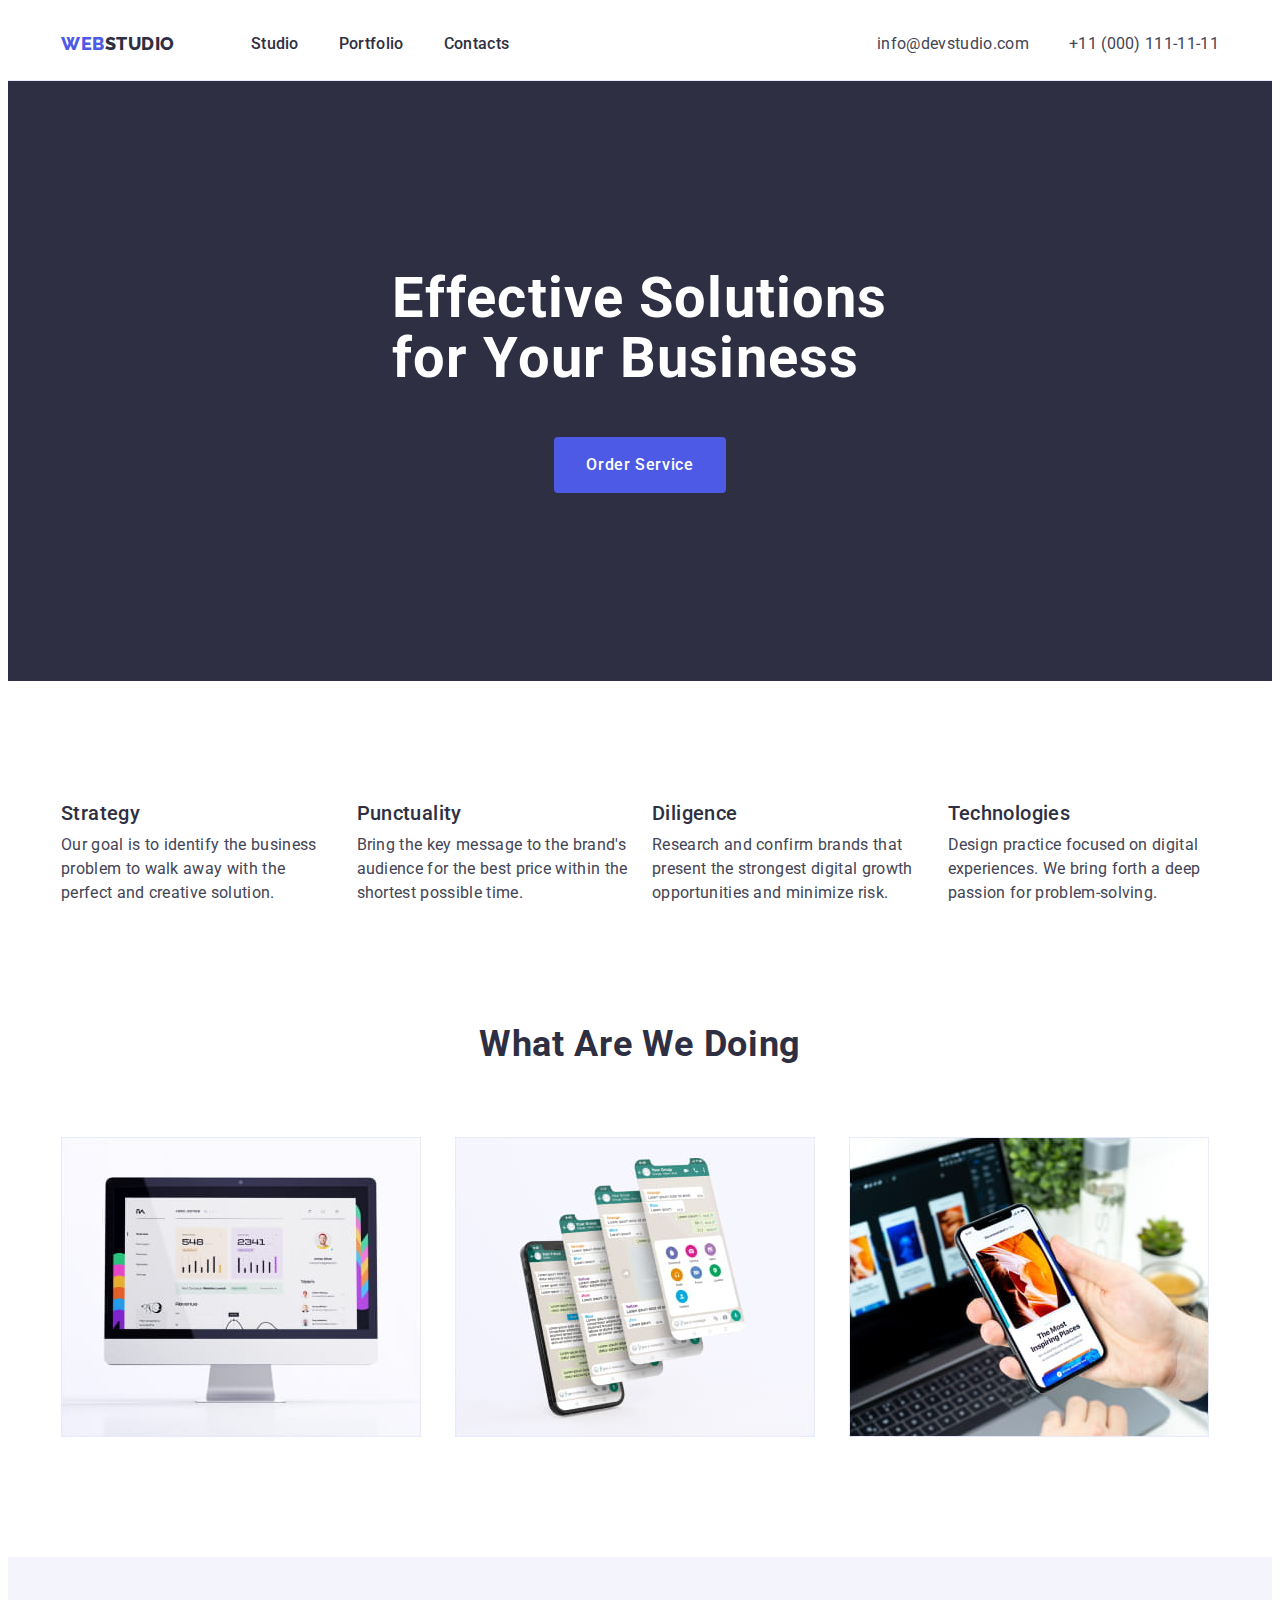
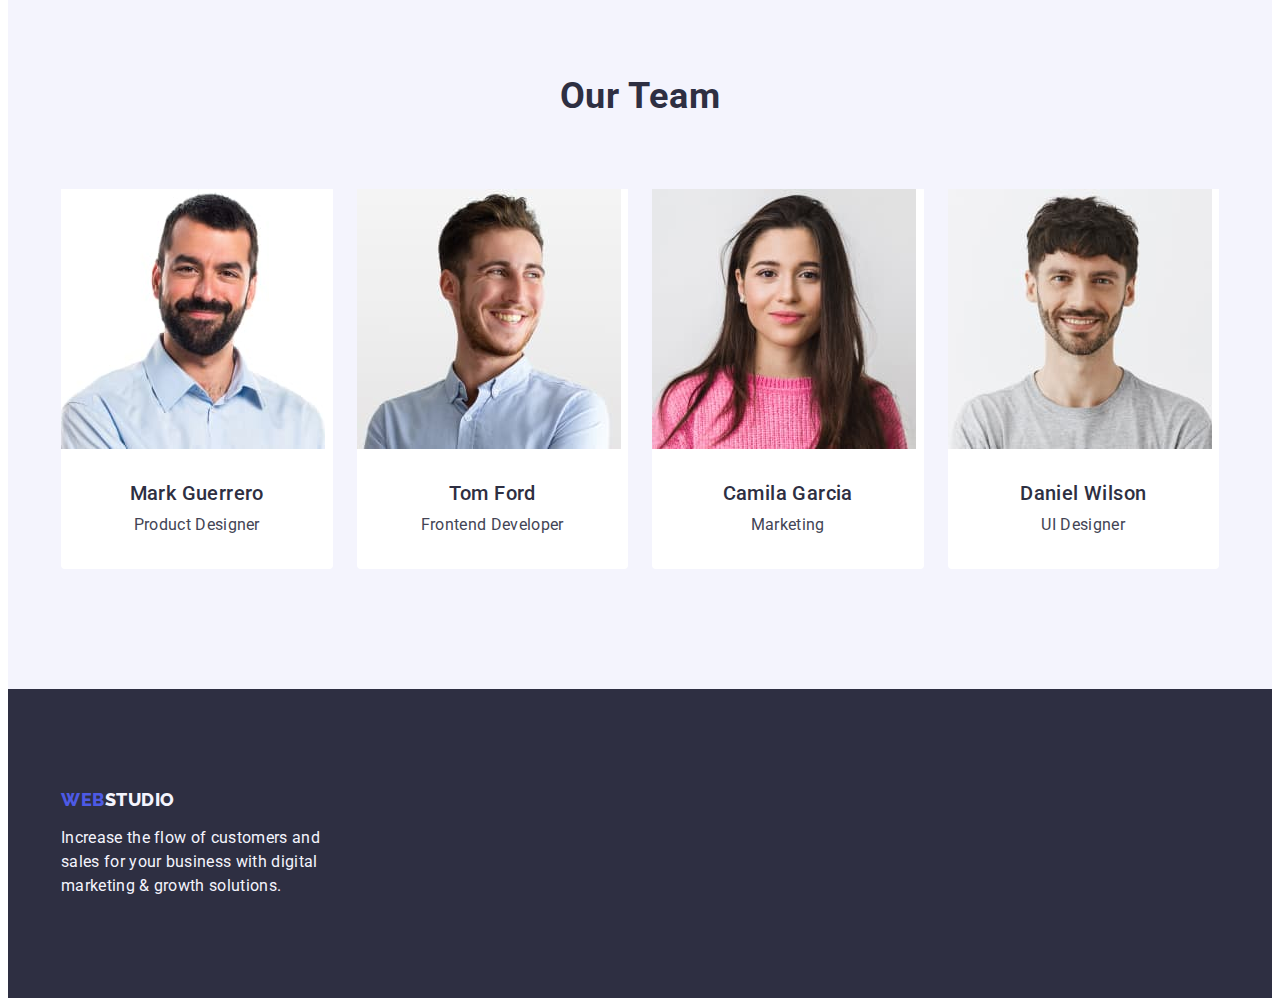
==== commit de833839: "six" ====
--- a/index.html
+++ b/index.html
@@ -69,19 +69,17 @@
 
     <main>
       <section class="hero">
-        <div class="hero-wrap">
-          <div class="container hero-section">
-            <h1 class="hero-title">
-              Effective Solutions <br />
-              for Your Business
-            </h1>
-            <button class="hero-button" type="button">Order Service</button>
-          </div>
-        </div>
-      </section>
-
-      <section>
-        <div class="container second-section">
+        <div class="container">
+          <h1 class="hero-title">
+            Effective Solutions <br />
+            for Your Business
+          </h1>
+          <button class="hero-button" type="button">Order Service</button>
+        </div>
+      </section>
+
+      <section class="second-section">
+        <div class="container">
           <h2 class="visually-hidden">Pros</h2>
           <ul class="pros list">
             <li class="pros-list">
@@ -116,8 +114,8 @@
         </div>
       </section>
 
-      <section>
-        <div class="container third-section">
+      <section class="third-section">
+        <div class="container">
           <h2 class="about">What are we doing</h2>
           <ul class="about-list list">
             <li class="about-list-item">
@@ -148,8 +146,8 @@
         </div>
       </section>
 
-      <section class="team">
-        <div class="container fourth-section">
+      <section class="fourth-section">
+        <div class="container">
           <h2 class="team-title">Our Team</h2>
           <ul class="team-list list">
             <li class="team-list-separate">
@@ -208,15 +206,13 @@
 
     <footer class="footer">
       <div class="container">
-        <div class="footer-container">
-          <a class="footer-logo link" href="./index.html"
-            >Web<span class="footer-logo-span">Studio</span></a
-          >
-          <p class="footer-text">
-            Increase the flow of customers and sales for your business with
-            digital marketing & growth solutions.
-          </p>
-        </div>
+        <a class="footer-logo link" href="./index.html"
+          >Web<span class="footer-logo-span">Studio</span></a
+        >
+        <p class="footer-text">
+          Increase the flow of customers and sales for your business with
+          digital marketing & growth solutions.
+        </p>
       </div>
     </footer>
   </body>
--- a/css/styles.css
+++ b/css/styles.css
@@ -25,6 +25,8 @@
 
 img {
   display: block;
+  max-width: 100%;
+  height: auto;
 }
 
 .container {
@@ -150,12 +152,11 @@
 /*          MAIN - HERO         */
 
 .hero {
+  padding: 188px 0;
+  background-color: var(--navyblue);
 }
 
 .hero-wrap {
-  background-color: var(--navyblue);
-
-  padding: 188px 0;
 }
 
 .hero-section {
@@ -168,8 +169,8 @@
   font-size: 56px;
   line-height: 1.07;
   letter-spacing: 0.02em;
-  padding-top: 188px;
-  padding-bottom: 48px;
+
+  margin-bottom: 48px;
   max-width: 496px;
 }
 
@@ -186,7 +187,6 @@
   align-items: center;
   padding: 16px 32px;
   margin: 0 auto;
-  margin-bottom: 188px;
   min-width: 169px;
   height: 56px;
   border: none;
@@ -224,7 +224,7 @@
 }
 
 .pros {
-  padding-top: 120px;
+  /* padding-top: 120px; */
 
   display: flex;
   gap: 24px;
@@ -259,11 +259,8 @@
 
 /*          Our Team SECTION         */
 
-.team {
+.fourth-section {
   background-color: var(--cloud);
-}
-
-.fourth-section {
   padding: 120px 0;
 }
 
@@ -319,11 +316,10 @@
 
 .footer {
   background-color: var(--navyblue);
-  margin: 120px;
+  padding: 100px 0;
 }
 
 .footer-container {
-  padding: 100px 0;
 }
 
 .footer-logo {
@@ -346,15 +342,12 @@
   color: var(--cloud);
   line-height: 1.5;
   letter-spacing: 0.02em;
-
-  padding-bottom: 100px;
-
   max-width: 264px;
 }
 
 /*----------------------------PORTFOLIO----------------------------*/
 
-.portfolio-section {
+.portfolio {
   padding-top: 96px;
   padding-bottom: 120px;
 }
@@ -399,14 +392,13 @@
   font-weight: 500;
   line-height: 1.2;
   letter-spacing: 0.02em;
-  padding-bottom: 8px;
+  margin-bottom: 8px;
 }
 
 .rows-list-text {
   color: var(--slate);
   line-height: 1.5;
   letter-spacing: 0.02em;
-  margin-bottom: 8px;
 }
 
 .rows {
